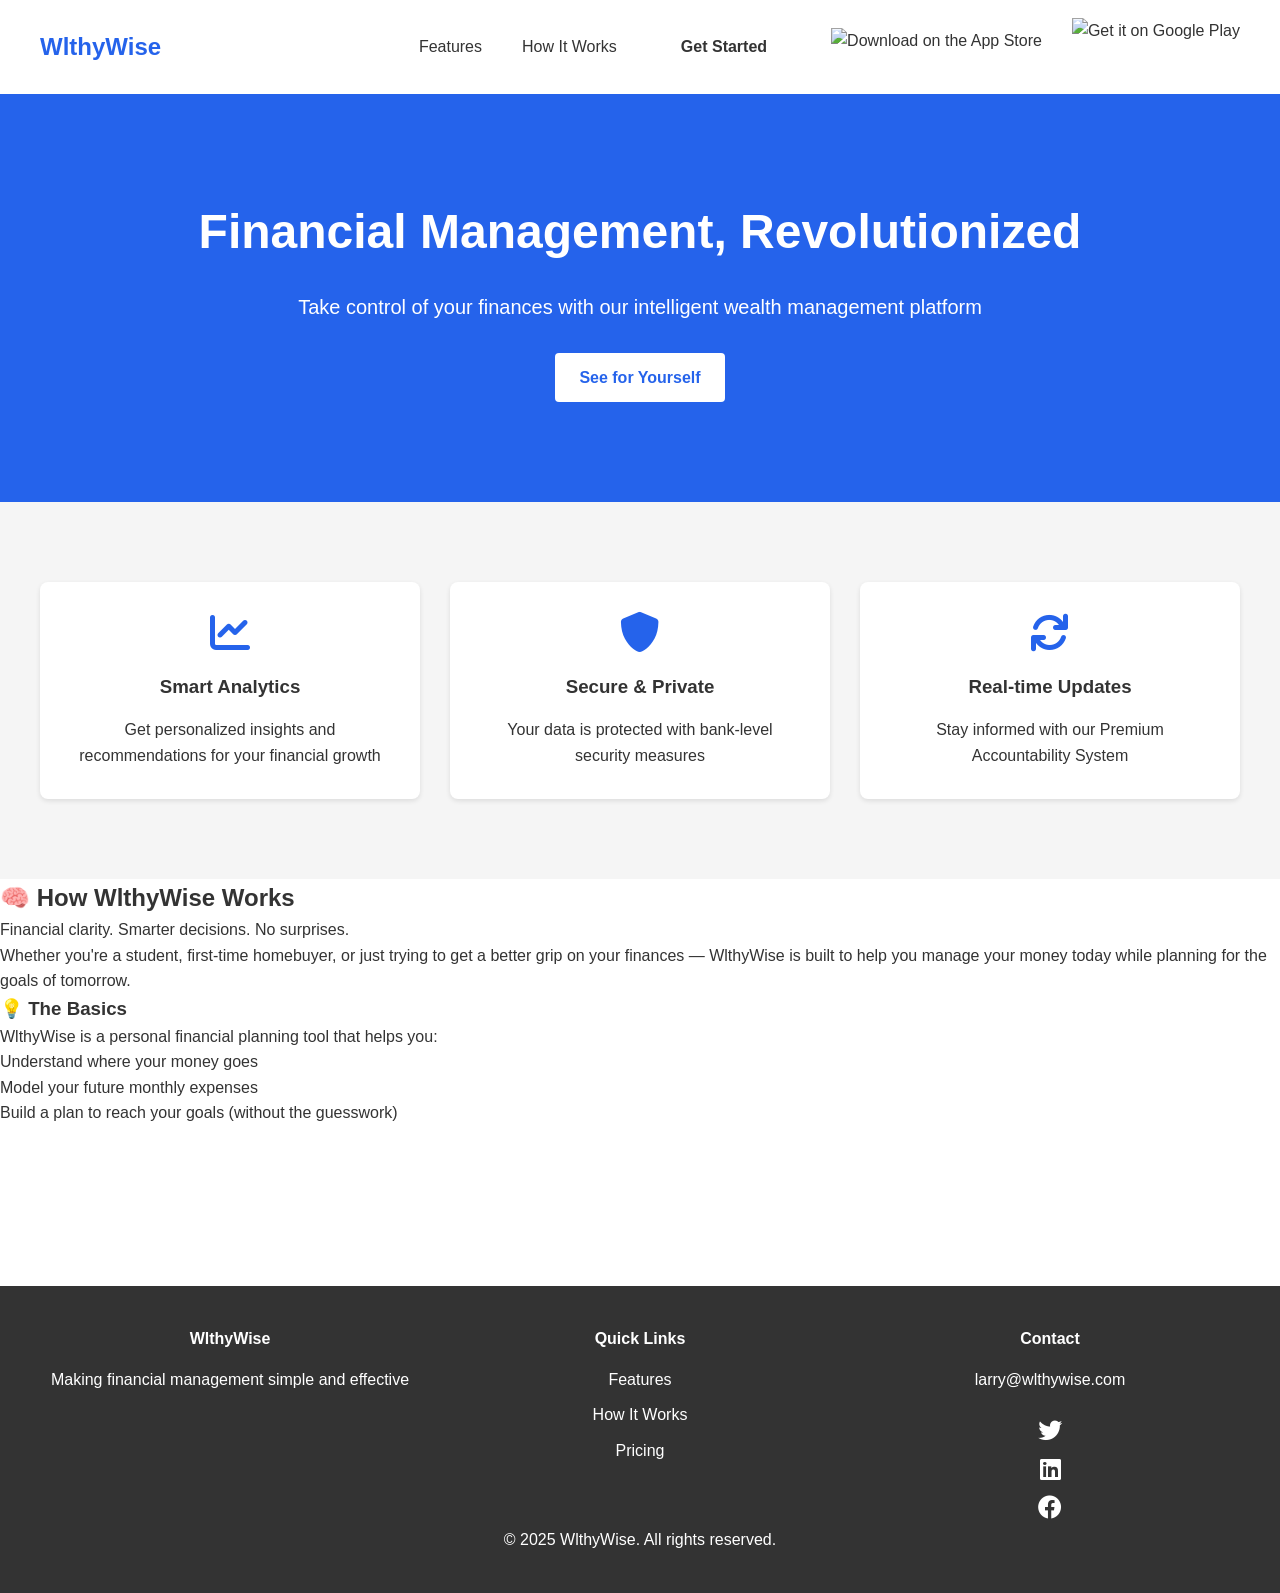
==== index.html @ 87b8e673 "adding responsiveness" ====
<!DOCTYPE html>
<html lang="en">
<head>
    <meta charset="UTF-8">
    <meta name="viewport" content="width=device-width, initial-scale=1.0">
    <title>WlthyWise - Smart Financial Management</title>
    <link rel="stylesheet" href="https://cdnjs.cloudflare.com/ajax/libs/font-awesome/6.0.0/css/all.min.css">
    <link href="https://fonts.googleapis.com/css2?family=Inter:wght@400;500;600;700&display=swap" rel="stylesheet">
    <link href="stye.css" rel="stylesheet" />
    <style>
        .store-badge {
            display: flex;
            align-items: center;
            margin-top: 2px; /* Small adjustment to align with other nav items */
        }
        .store-badge img {
            vertical-align: middle;
        }
        .nav-links {
            display: flex;
            align-items: center;
            gap: 20px;
        }
        .store-badges-container {
            display: flex;
            align-items: center;
            gap: 10px;
        }
        
        /* Responsive styles */
        @media screen and (max-width: 1200px) {
            .nav-links {
                gap: 15px;
            }
            .store-badge img {
                height: 35px !important;
            }
        }
        
        @media screen and (max-width: 992px) {
            .nav-links {
                gap: 10px;
            }
            .store-badge img {
                height: 30px !important;
            }
        }
        
        @media screen and (max-width: 768px) {
            .nav-container {
                flex-direction: column;
                padding: 15px;
            }
            .nav-links {
                flex-wrap: wrap;
                justify-content: center;
                margin-top: 15px;
            }
            .store-badges-container {
                margin-top: 10px;
            }
        }
        
        @media screen and (max-width: 576px) {
            .nav-links a:not(.store-badge) {
                font-size: 14px;
            }
            .store-badge img {
                height: 25px !important;
            }
            .cta-button {
                padding: 8px 15px;
                font-size: 14px;
            }
        }
    </style>
</head>
<body>
    <nav class="navbar">
        <div class="nav-container">
            <div class="logo">
                <h2>WlthyWise</h2>
            </div>
            <div class="nav-links">
                <a href="#features">Features</a>
                <a href="#how-it-works">How It Works</a>
                <a href="#contact" class="cta-button">Get Started</a>
                <div class="store-badges-container">
                    <a href="https://apps.apple.com/us/app/wlthywise/id6502352605" class="store-badge">
                        <img src="https://tools.applemediaservices.com/api/badges/download-on-the-app-store/black/en-us" alt="Download on the App Store" style="height: 40px;">
                    </a>
                    <a href="https://play.google.com/store/apps/details?id=com.wlthywise&pli=1" class="store-badge">
                        <img src="https://play.google.com/intl/en_us/badges/static/images/badges/en_badge_web_generic.png" alt="Get it on Google Play" style="height: 60px;">
                    </a>
                </div>
            </div>
        </div>
    </nav>

    <section class="hero">
        <div class="hero-content">
            <h1>Financial Management, Revolutionized</h1>
            <p>Take control of your finances with our intelligent wealth management platform</p>
            <a href="#contact" class="cta-button">See for Yourself</a>
        </div>
    </section>

    <section class="features" id="features">
        <div class="feature-grid">
            <div class="feature-card">
                <i class="fas fa-chart-line"></i>
                <h3>Smart Analytics</h3>
                <p>Get personalized insights and recommendations for your financial growth</p>
            </div>
            <div class="feature-card">
                <i class="fas fa-shield-alt"></i>
                <h3>Secure & Private</h3>
                <p>Your data is protected with bank-level security measures</p>
            </div>
            <div class="feature-card">
                <i class="fas fa-sync"></i>
                <h3>Real-time Updates</h3>
                <p>Stay informed with our Premium Accountability System</p>
            </div>
        </div>
    </section>

    <section class="how-it-works" id="how-it-works">
        <div class="how-it-works-container">
            <h2>🧠 How WlthyWise Works</h2>
            <p class="subtitle">Financial clarity. Smarter decisions. No surprises.</p>
            
            <div class="description">
                <p>Whether you're a student, first-time homebuyer, or just trying to get a better grip on your finances — WlthyWise is built to help you manage your money today while planning for the goals of tomorrow.</p>
            </div>

            <div class="basics">
                <h3>💡 The Basics</h3>
                <p>WlthyWise is a personal financial planning tool that helps you:</p>
                <ul>
                    <li>Understand where your money goes</li>
                    <li>Model your future monthly expenses</li>
                    <li>Build a plan to reach your goals (without the guesswork)</li>
                </ul>
            </div>
        </div>
    </section>

    <section class="contact" id="contact">
        <div class="contact-container">
            <div class="contact-form">
                <div data-tf-live="01HRE221SP8FNAW52DBG9JWN16"></div>
            </div>
        </div>
    </section>

    <footer class="footer">
        <div class="footer-content">
            <div class="footer-section">
                <h4>WlthyWise</h4>
                <p>Making financial management simple and effective</p>
            </div>
            <div class="footer-section">
                <h4>Quick Links</h4>
                <a href="#features">Features</a>
                <a href="#how-it-works">How It Works</a>
                <a href="#pricing">Pricing</a>
            </div>
            <div class="footer-section">
                <h4>Contact</h4>
                <p>larry@wlthywise.com</p>
                <div class="social-links">
                    <a href="#"><i class="fab fa-twitter"></i></a>
                    <a href="#"><i class="fab fa-linkedin"></i></a>
                    <a href="#"><i class="fab fa-facebook"></i></a>
                </div>
            </div>
        </div>
        <div class="footer-bottom">
            <p>&copy; 2025 WlthyWise. All rights reserved.</p>
        </div>
    </footer>

    <script src="//embed.typeform.com/next/embed.js"></script>
</body>
</html>
---- stye.css ----
/* Basic Reset */
* {
    margin: 0;
    padding: 0;
    box-sizing: border-box;
}

body {
    font-family: Arial, sans-serif;
    line-height: 1.6;
    color: #333;
}

/* Navigation */
.navbar {
    background: #fff;
    padding: 1rem;
    box-shadow: 0 2px 5px rgba(0,0,0,0.1);
}

.nav-container {
    max-width: 1200px;
    margin: 0 auto;
    display: flex;
    justify-content: space-between;
    align-items: center;
}

.logo h2 {
    color: #2563eb;
    font-size: 24px;
}

.nav-links a {
    text-decoration: none;
    color: #333;
    margin-left: 20px;
}

/* Hero Section */
.hero {
    background: #2563eb;
    color: white;
    text-align: center;
    padding: 100px 20px;
}

.hero h1 {
    font-size: 48px;
    margin-bottom: 20px;
}

.hero p {
    font-size: 20px;
    margin-bottom: 30px;
}

/* Features Section */
.features {
    padding: 80px 20px;
    background: #f5f5f5;
}

.feature-grid {
    max-width: 1200px;
    margin: 0 auto;
    display: grid;
    grid-template-columns: repeat(3, 1fr);
    gap: 30px;
}

.feature-card {
    background: white;
    padding: 30px;
    text-align: center;
    border-radius: 8px;
    box-shadow: 0 2px 5px rgba(0,0,0,0.1);
}

.feature-card i {
    font-size: 40px;
    color: #2563eb;
    margin-bottom: 20px;
}

.feature-card h3 {
    margin-bottom: 15px;
}

/* Contact Section */
.contact {
    padding: 80px 20px;
    text-align: center;
}

.contact-container {
    max-width: 1200px;
    margin: 0 auto;
}

/* Footer */
.footer {
    background: #333;
    color: white;
    padding: 40px 20px;
    text-align: center;
}

.footer-content {
    max-width: 1200px;
    margin: 0 auto;
    display: grid;
    grid-template-columns: repeat(3, 1fr);
    gap: 30px;
}

.footer-section h4 {
    margin-bottom: 15px;
}

.footer-section a {
    color: white;
    text-decoration: none;
    display: block;
    margin-bottom: 10px;
}

.social-links {
    margin-top: 20px;
}

.social-links a {
    margin: 0 10px;
    font-size: 24px;
}

/* Buttons */
.cta-button {
    display: inline-block;
    padding: 12px 24px;
    background: white;
    color: #2563eb;
    text-decoration: none;
    border-radius: 4px;
    font-weight: bold;
}

/* Responsive Design */
@media (max-width: 768px) {
    .feature-grid {
        grid-template-columns: 1fr;
    }
    
    .footer-content {
        grid-template-columns: 1fr;
    }
    
    .hero h1 {
        font-size: 36px;
    }
}

.main {
    width: 100%;
    height: 100vh;
    display: flex;
    flex-direction: row;
}

.right-side {
    background-color: rgba(71, 107, 216, 0.7);
    width: 35%;
    display: flex;
    justify-content: center;
    align-items: center;
}

.left-side {
    width: 65%;
}

.right-side h1 {
    color: white;
    font-size: 3rem;
}
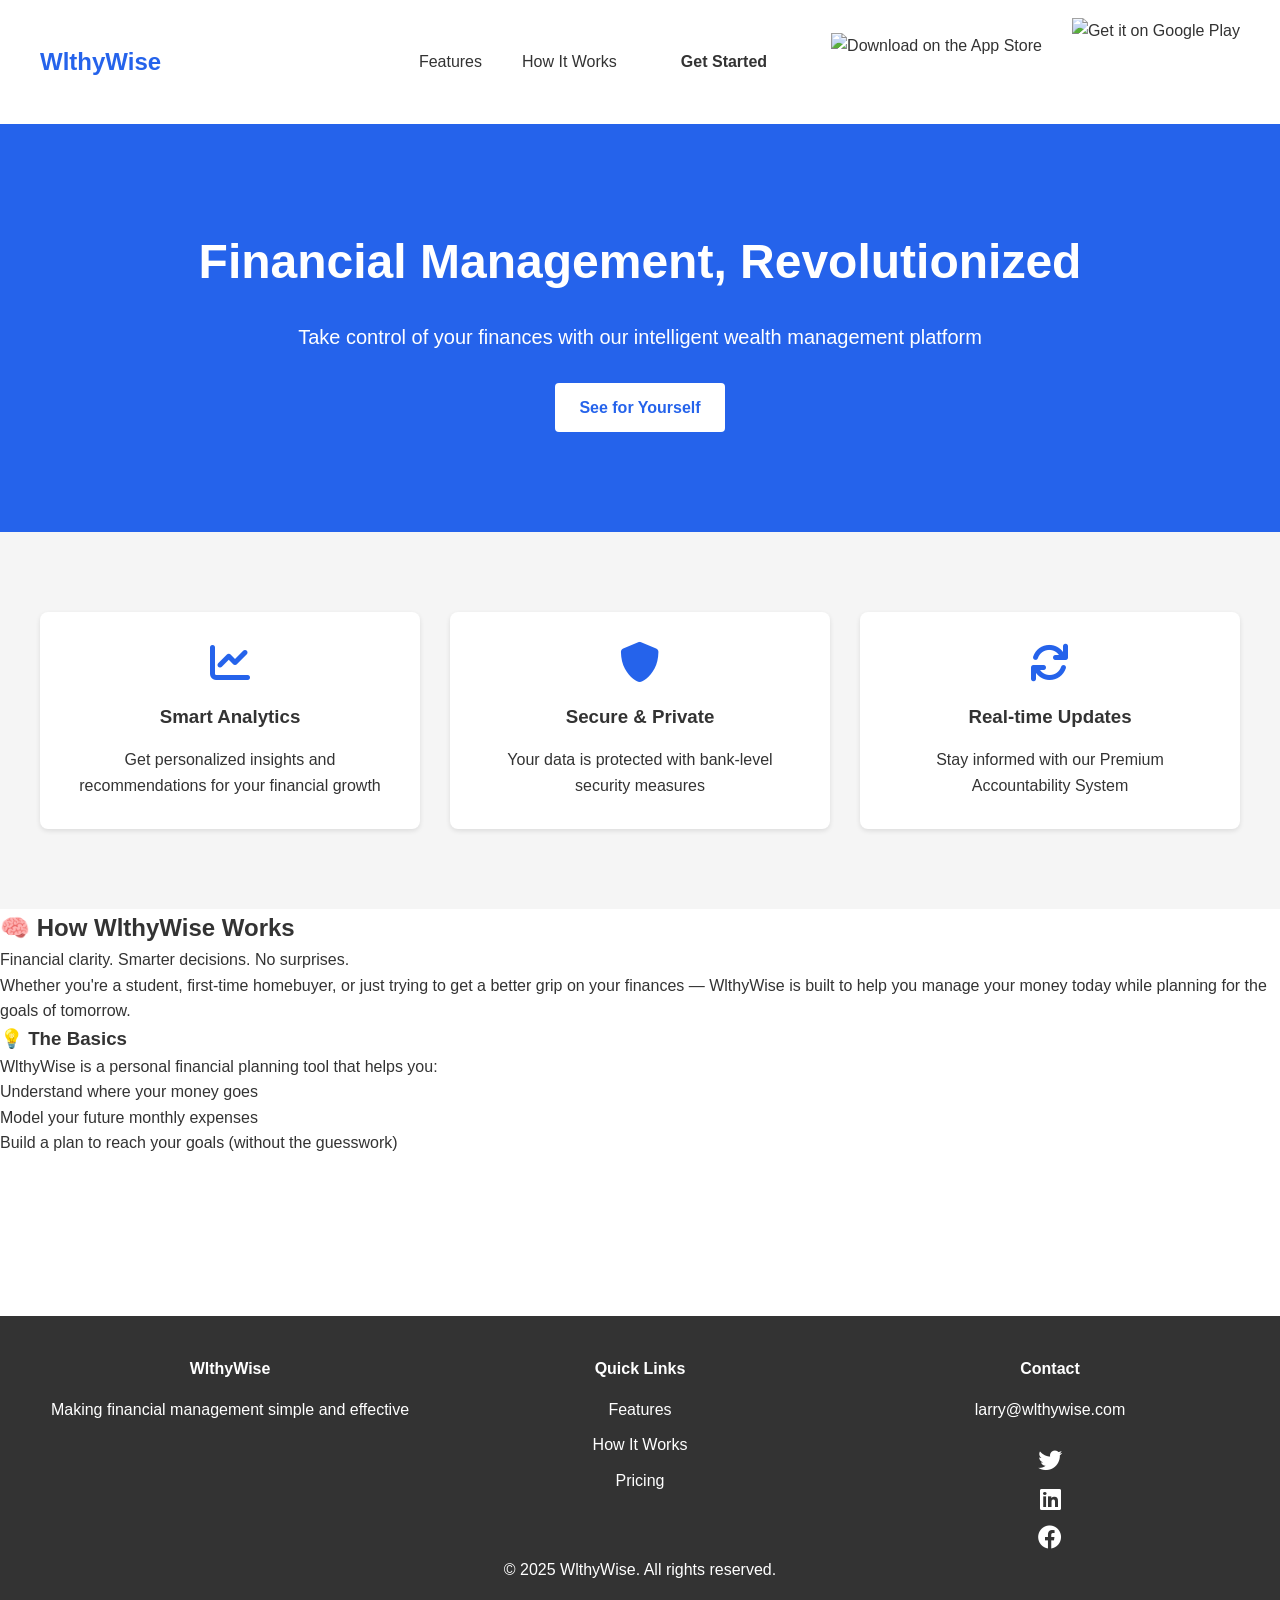
==== commit ad264acb: "adding responsiveness to badges" ====
--- a/index.html
+++ b/index.html
@@ -2,7 +2,7 @@
 <html lang="en">
 <head>
     <meta charset="UTF-8">
-    <meta name="viewport" content="width=device-width, initial-scale=1.0">
+    <meta name="viewport" content="width=device-width, initial-scale=1.0, maximum-scale=1.0, user-scalable=no">
     <title>WlthyWise - Smart Financial Management</title>
     <link rel="stylesheet" href="https://cdnjs.cloudflare.com/ajax/libs/font-awesome/6.0.0/css/all.min.css">
     <link href="https://fonts.googleapis.com/css2?family=Inter:wght@400;500;600;700&display=swap" rel="stylesheet">
@@ -11,10 +11,13 @@
         .store-badge {
             display: flex;
             align-items: center;
-            margin-top: 2px; /* Small adjustment to align with other nav items */
+            margin-top: 2px;
         }
         .store-badge img {
             vertical-align: middle;
+            max-width: none;
+            width: auto;
+            height: auto;
         }
         .nav-links {
             display: flex;
@@ -27,13 +30,24 @@
             gap: 10px;
         }
         
+        /* Base sizes for store badges */
+        .store-badge img[alt="Download on the App Store"] {
+            height: 60px !important;
+        }
+        .store-badge img[alt="Get it on Google Play"] {
+            height: 90px !important;
+        }
+        
         /* Responsive styles */
         @media screen and (max-width: 1200px) {
             .nav-links {
                 gap: 15px;
             }
-            .store-badge img {
-                height: 35px !important;
+            .store-badge img[alt="Download on the App Store"] {
+                height: 50px !important;
+            }
+            .store-badge img[alt="Get it on Google Play"] {
+                height: 75px !important;
             }
         }
         
@@ -41,8 +55,11 @@
             .nav-links {
                 gap: 10px;
             }
-            .store-badge img {
-                height: 30px !important;
+            .store-badge img[alt="Download on the App Store"] {
+                height: 45px !important;
+            }
+            .store-badge img[alt="Get it on Google Play"] {
+                height: 67px !important;
             }
         }
         
@@ -59,14 +76,23 @@
             .store-badges-container {
                 margin-top: 10px;
             }
+            .store-badge img[alt="Download on the App Store"] {
+                height: 40px !important;
+            }
+            .store-badge img[alt="Get it on Google Play"] {
+                height: 60px !important;
+            }
         }
         
         @media screen and (max-width: 576px) {
             .nav-links a:not(.store-badge) {
                 font-size: 14px;
             }
-            .store-badge img {
-                height: 25px !important;
+            .store-badge img[alt="Download on the App Store"] {
+                height: 35px !important;
+            }
+            .store-badge img[alt="Get it on Google Play"] {
+                height: 52px !important;
             }
             .cta-button {
                 padding: 8px 15px;
@@ -87,10 +113,10 @@
                 <a href="#contact" class="cta-button">Get Started</a>
                 <div class="store-badges-container">
                     <a href="https://apps.apple.com/us/app/wlthywise/id6502352605" class="store-badge">
-                        <img src="https://tools.applemediaservices.com/api/badges/download-on-the-app-store/black/en-us" alt="Download on the App Store" style="height: 40px;">
+                        <img src="https://tools.applemediaservices.com/api/badges/download-on-the-app-store/black/en-us" alt="Download on the App Store">
                     </a>
                     <a href="https://play.google.com/store/apps/details?id=com.wlthywise&pli=1" class="store-badge">
-                        <img src="https://play.google.com/intl/en_us/badges/static/images/badges/en_badge_web_generic.png" alt="Get it on Google Play" style="height: 60px;">
+                        <img src="https://play.google.com/intl/en_us/badges/static/images/badges/en_badge_web_generic.png" alt="Get it on Google Play">
                     </a>
                 </div>
             </div>
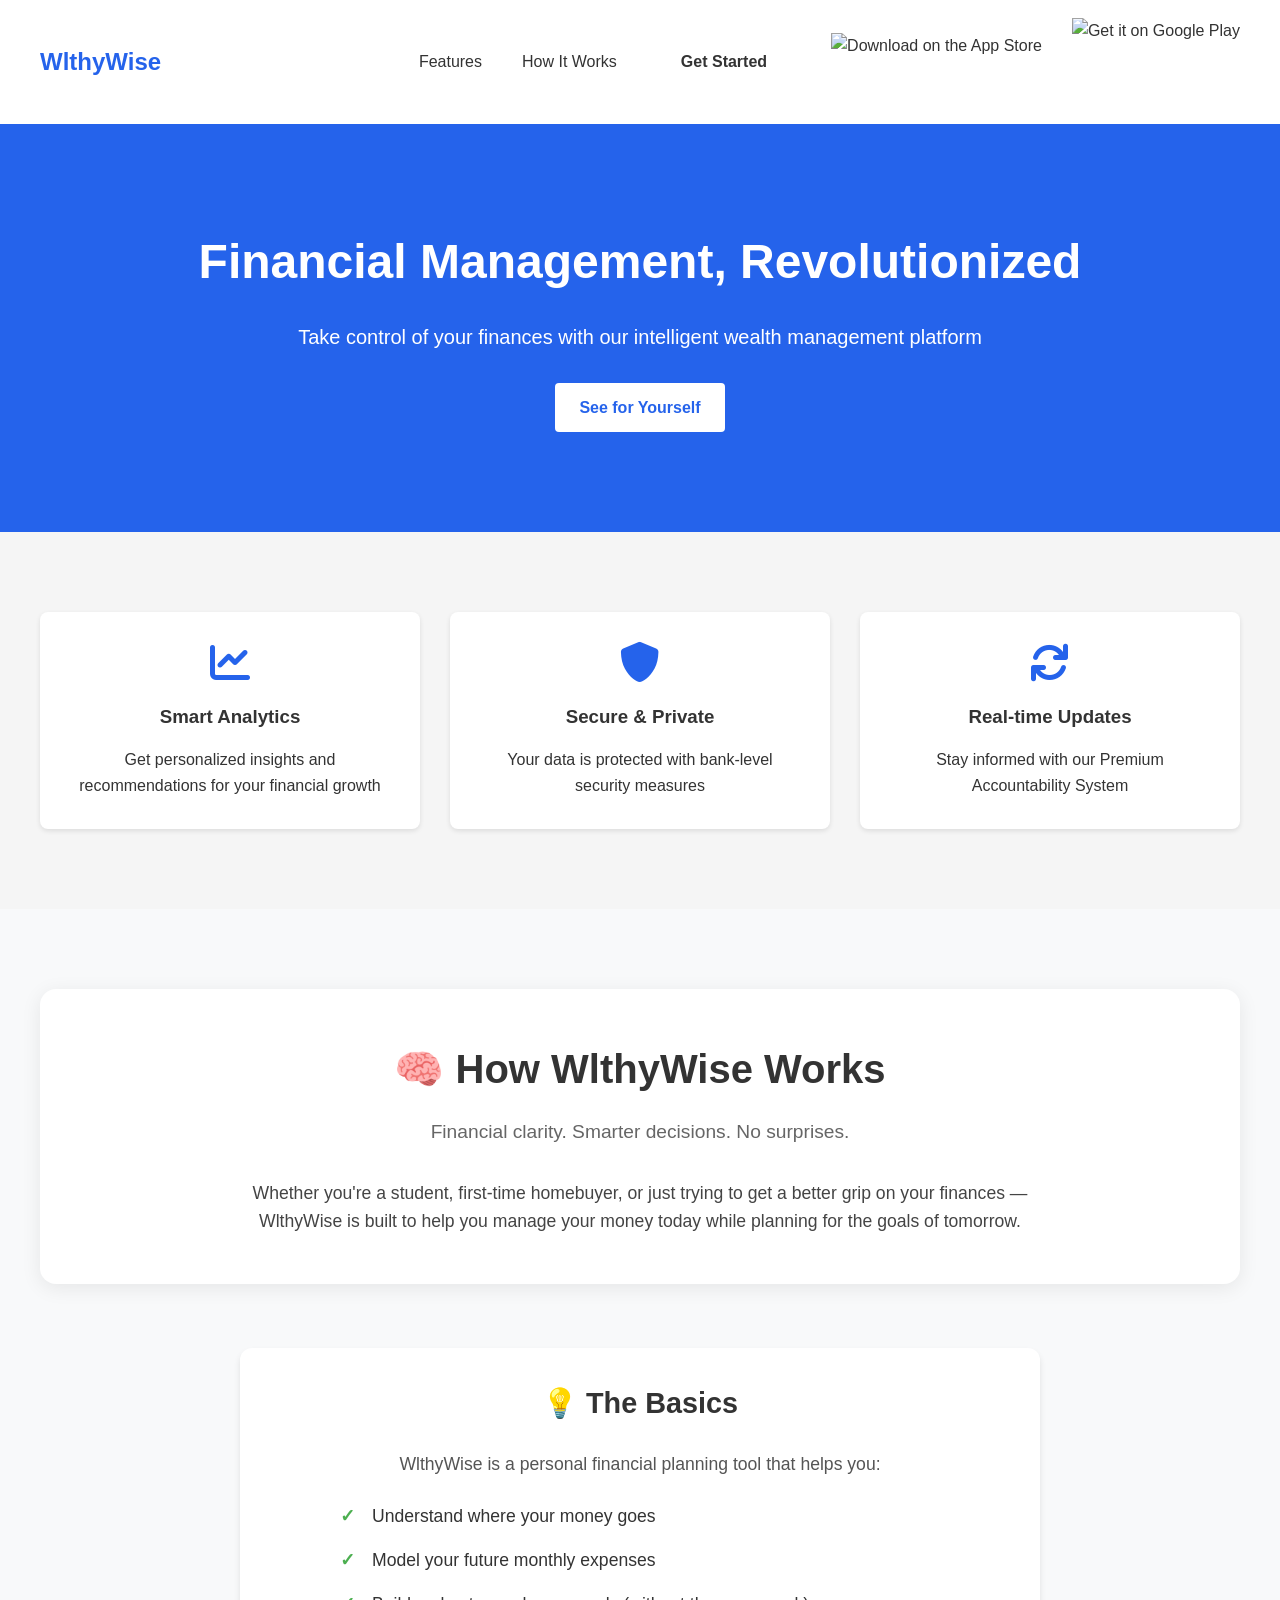
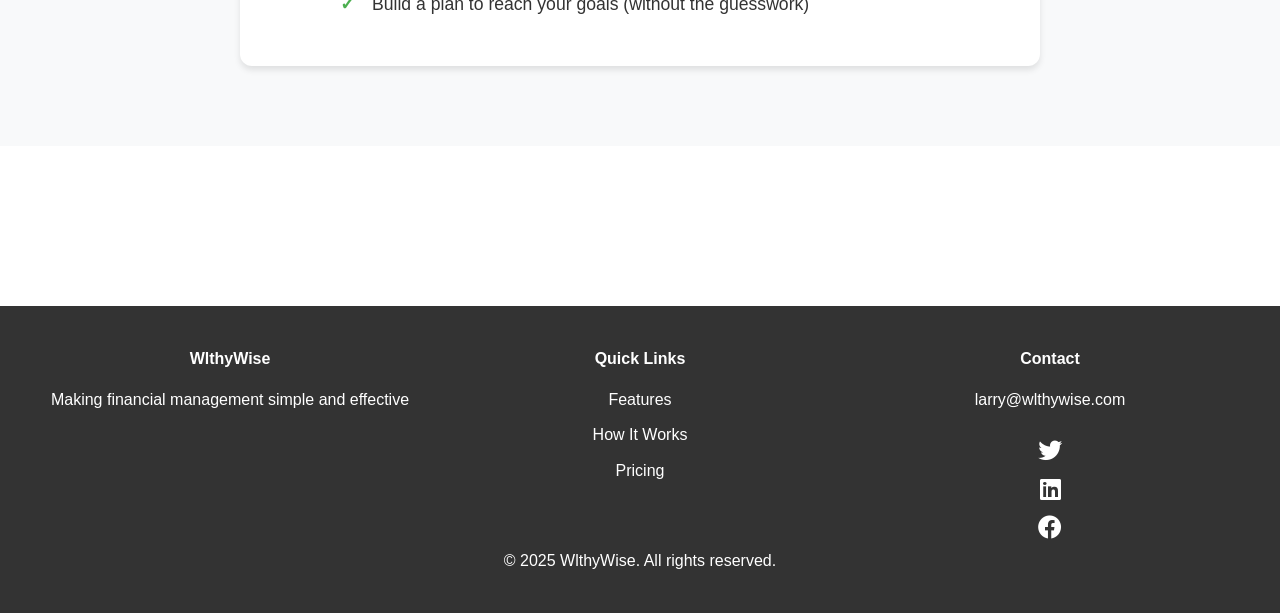
==== commit 9099b8cb: "fixing how it works animation" ====
--- a/index.html
+++ b/index.html
@@ -99,6 +99,181 @@
                 font-size: 14px;
             }
         }
+        
+        /* How It Works Section Styles */
+        .how-it-works {
+            padding: 80px 20px;
+            background: #f8f9fa;
+            text-align: center;
+        }
+        
+        .how-it-works-container {
+            max-width: 1200px;
+            margin: 0 auto;
+        }
+        
+        .intro-box {
+            background: white;
+            padding: 3rem;
+            border-radius: 16px;
+            box-shadow: 0 4px 20px rgba(0, 0, 0, 0.08);
+            margin-bottom: 4rem;
+            animation: slideUp 1.2s ease-out;
+        }
+        
+        .how-it-works h2 {
+            font-size: 2.5rem;
+            margin-bottom: 1rem;
+            animation: popIn 1s ease-out;
+        }
+        
+        .how-it-works .subtitle {
+            font-size: 1.2rem;
+            color: #666;
+            margin-bottom: 2rem;
+            animation: fadeIn 1.2s ease-out;
+            animation-delay: 0.3s;
+        }
+        
+        .description {
+            max-width: 800px;
+            margin: 0 auto;
+            animation: fadeIn 1.4s ease-out;
+            animation-delay: 0.6s;
+        }
+        
+        .description p {
+            font-size: 1.1rem;
+            line-height: 1.6;
+            color: #444;
+        }
+        
+        .basics {
+            background: white;
+            padding: 2rem;
+            border-radius: 12px;
+            box-shadow: 0 4px 6px rgba(0, 0, 0, 0.1);
+            max-width: 800px;
+            margin: 0 auto;
+            animation: slideUp 1.4s ease-out;
+            animation-delay: 0.8s;
+        }
+        
+        .basics h3 {
+            font-size: 1.8rem;
+            margin-bottom: 1.5rem;
+            color: #333;
+        }
+        
+        .basics p {
+            font-size: 1.1rem;
+            margin-bottom: 1.5rem;
+            color: #555;
+        }
+        
+        .basics ul {
+            list-style: none;
+            padding: 0;
+            text-align: left;
+            max-width: 600px;
+            margin: 0 auto;
+        }
+        
+        .basics li {
+            font-size: 1.1rem;
+            margin-bottom: 1rem;
+            padding-left: 2rem;
+            position: relative;
+            animation: slideIn 0.8s ease-out;
+            animation-fill-mode: both;
+        }
+        
+        .basics li:nth-child(1) { animation-delay: 1s; }
+        .basics li:nth-child(2) { animation-delay: 1.2s; }
+        .basics li:nth-child(3) { animation-delay: 1.4s; }
+        
+        .basics li:before {
+            content: "✓";
+            color: #4CAF50;
+            position: absolute;
+            left: 0;
+            font-weight: bold;
+        }
+        
+        /* Animations */
+        @keyframes popIn {
+            0% {
+                transform: scale(0.8);
+                opacity: 0;
+            }
+            100% {
+                transform: scale(1);
+                opacity: 1;
+            }
+        }
+        
+        @keyframes fadeIn {
+            from {
+                opacity: 0;
+            }
+            to {
+                opacity: 1;
+            }
+        }
+        
+        @keyframes slideUp {
+            from {
+                transform: translateY(20px);
+                opacity: 0;
+            }
+            to {
+                transform: translateY(0);
+                opacity: 1;
+            }
+        }
+        
+        @keyframes slideIn {
+            from {
+                transform: translateX(-20px);
+                opacity: 0;
+            }
+            to {
+                transform: translateX(0);
+                opacity: 1;
+            }
+        }
+        
+        /* Responsive adjustments */
+        @media screen and (max-width: 768px) {
+            .how-it-works {
+                padding: 60px 20px;
+            }
+            
+            .intro-box {
+                padding: 2rem;
+                margin-bottom: 3rem;
+            }
+            
+            .how-it-works h2 {
+                font-size: 2rem;
+            }
+        }
+        
+        @media screen and (max-width: 576px) {
+            .intro-box {
+                padding: 1.5rem;
+            }
+            
+            .how-it-works h2 {
+                font-size: 1.8rem;
+            }
+            
+            .description p,
+            .basics p,
+            .basics li {
+                font-size: 1rem;
+            }
+        }
     </style>
 </head>
 <body>
@@ -153,11 +328,13 @@
 
     <section class="how-it-works" id="how-it-works">
         <div class="how-it-works-container">
-            <h2>🧠 How WlthyWise Works</h2>
-            <p class="subtitle">Financial clarity. Smarter decisions. No surprises.</p>
-            
-            <div class="description">
-                <p>Whether you're a student, first-time homebuyer, or just trying to get a better grip on your finances — WlthyWise is built to help you manage your money today while planning for the goals of tomorrow.</p>
+            <div class="intro-box">
+                <h2>🧠 How WlthyWise Works</h2>
+                <p class="subtitle">Financial clarity. Smarter decisions. No surprises.</p>
+                
+                <div class="description">
+                    <p>Whether you're a student, first-time homebuyer, or just trying to get a better grip on your finances — WlthyWise is built to help you manage your money today while planning for the goals of tomorrow.</p>
+                </div>
             </div>
 
             <div class="basics">
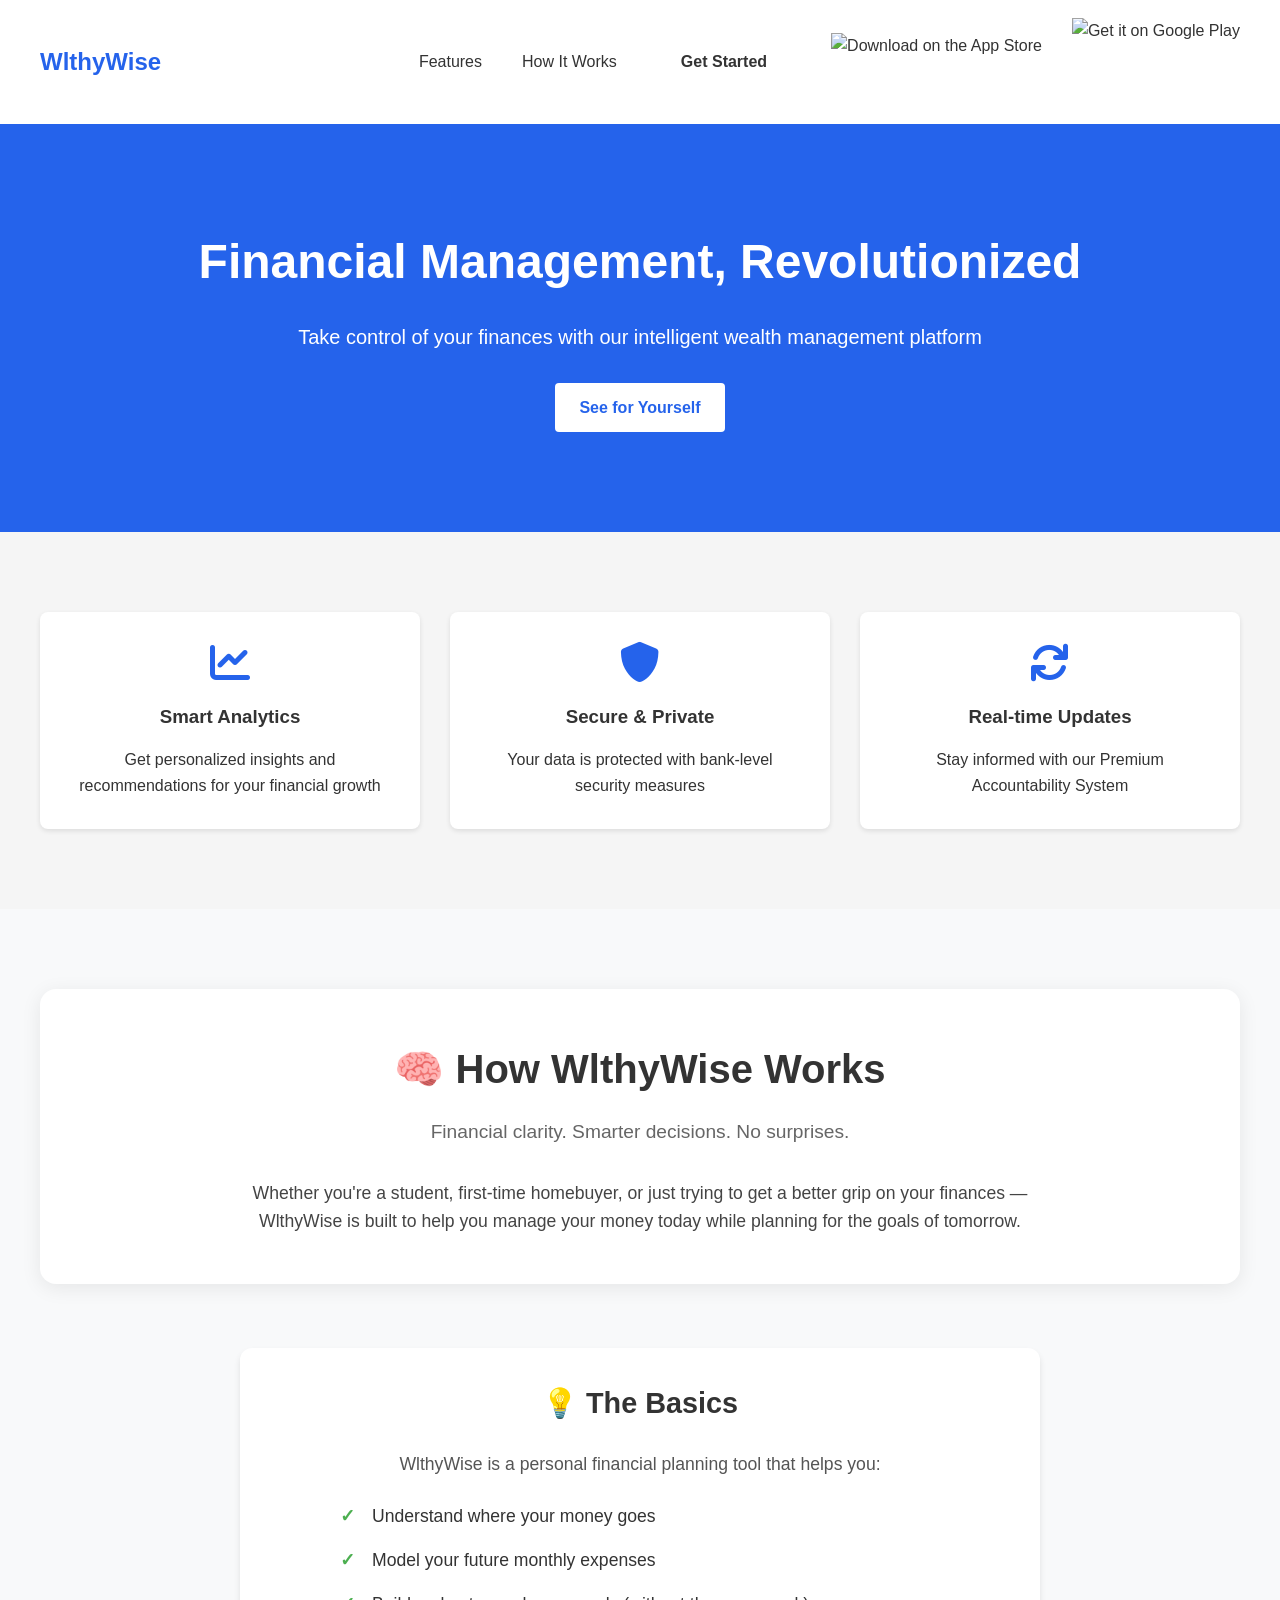
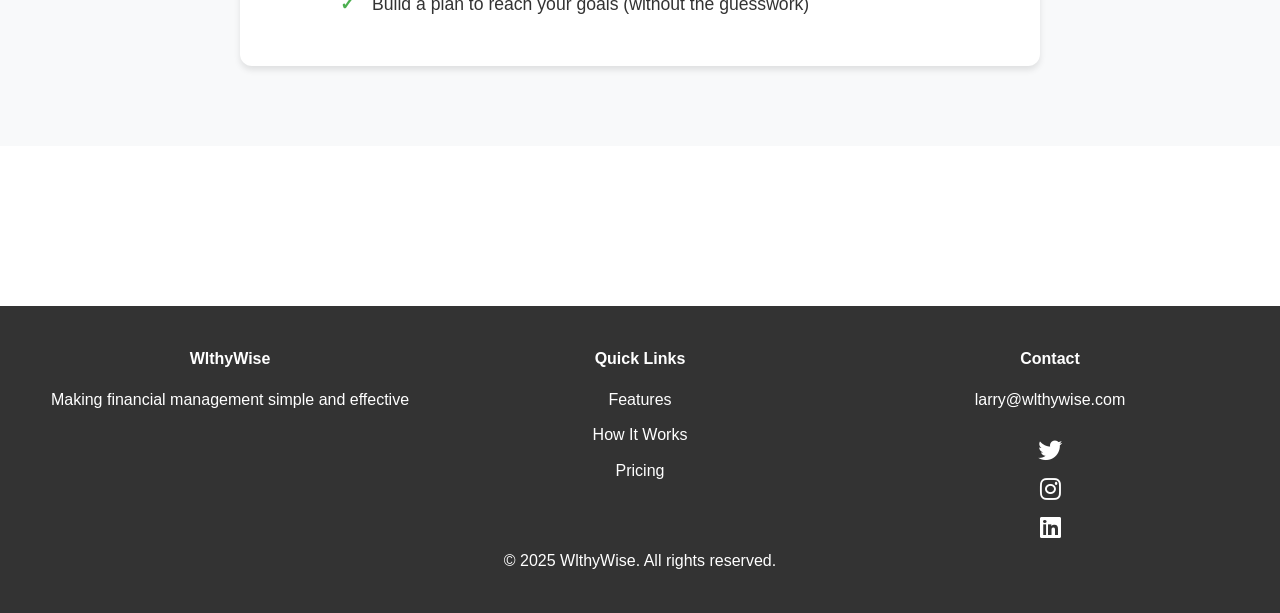
==== commit d9591598: "URLs for IG, X, and LinkedIn2" ====
--- a/index.html
+++ b/index.html
@@ -373,9 +373,9 @@
                 <h4>Contact</h4>
                 <p>larry@wlthywise.com</p>
                 <div class="social-links">
-                    <a href="#"><i class="fab fa-twitter"></i></a>
-                    <a href="#"><i class="fab fa-linkedin"></i></a>
-                    <a href="#"><i class="fab fa-facebook"></i></a>
+                    <a href="https://x.com/WlthyWise/"><i class="fab fa-twitter"></i></a>
+                    <a href="https://www.instagram.com/wlthywise/"><i class="fab fa-instagram"></i></a>
+                    <a href="https://www.linkedin.com/in/larry-combs-tech-finance/"><i class="fab fa-linkedin"></i></a>
                 </div>
             </div>
         </div>
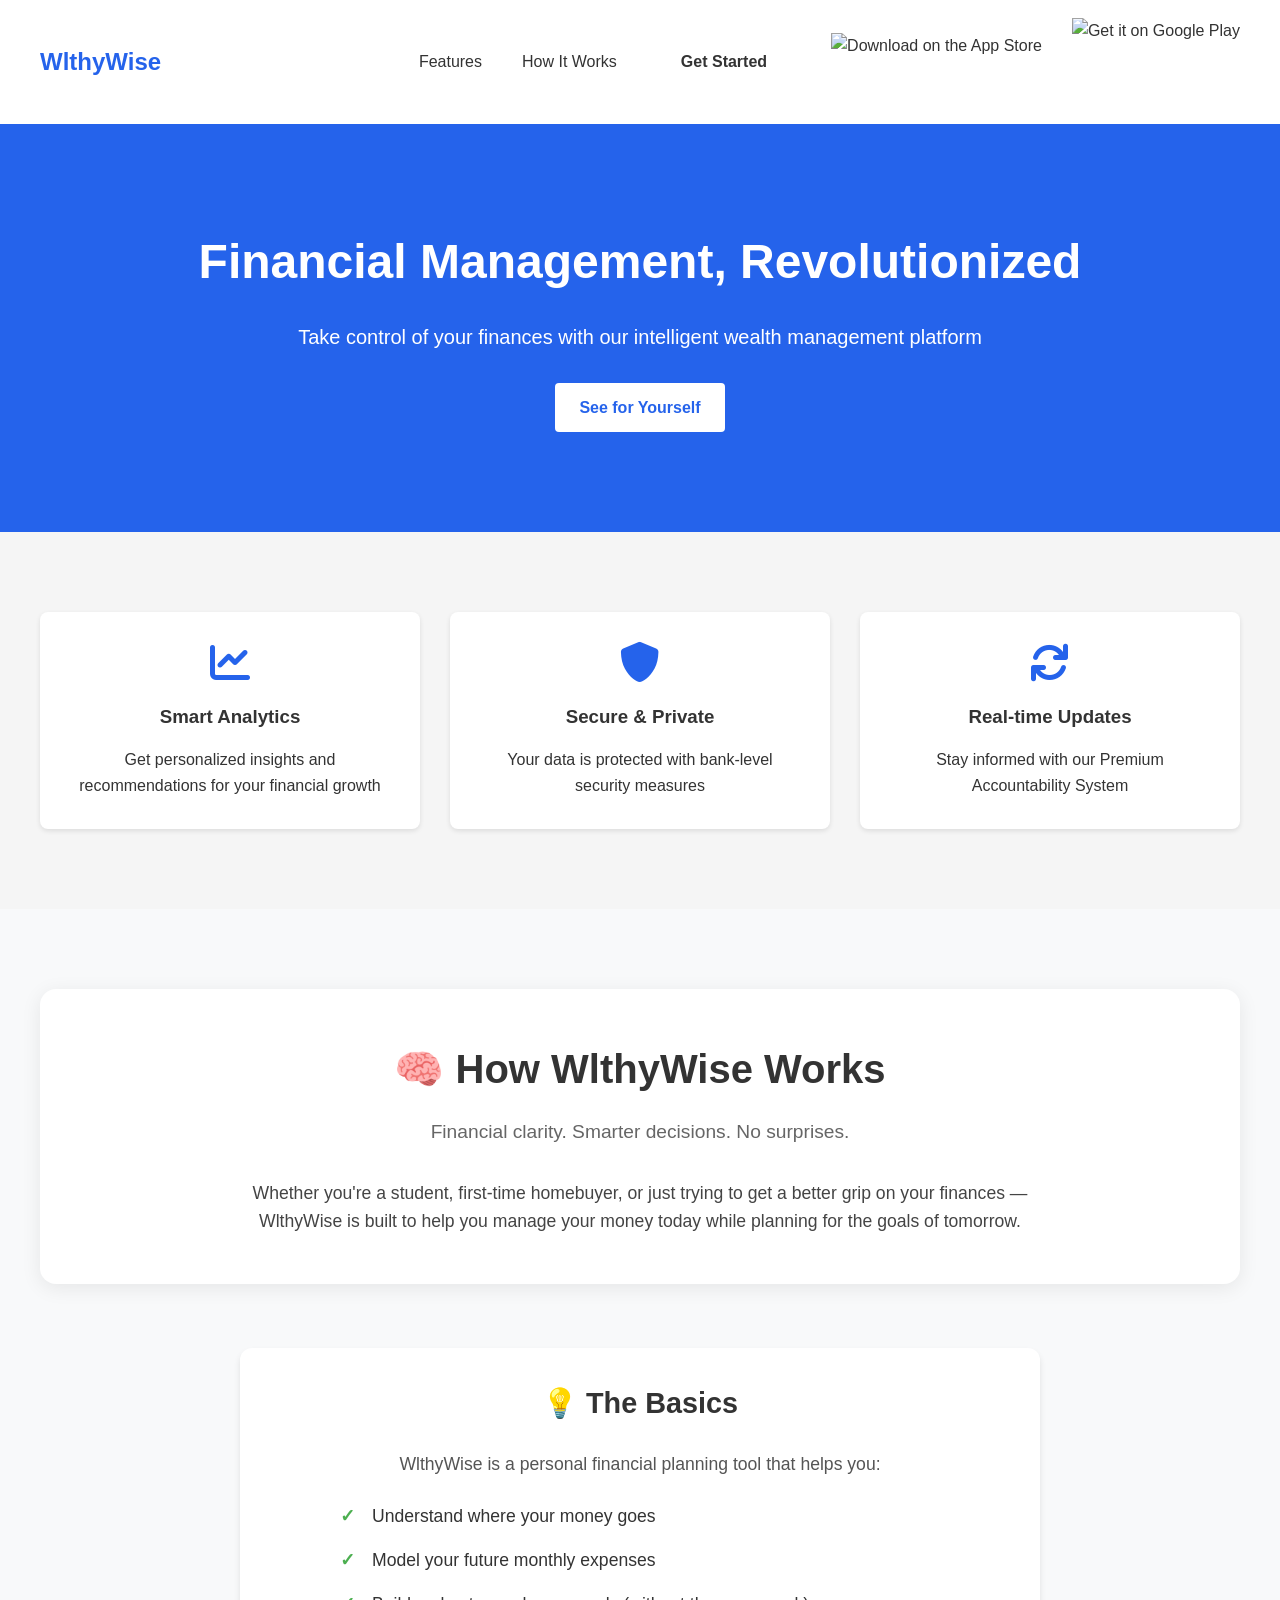
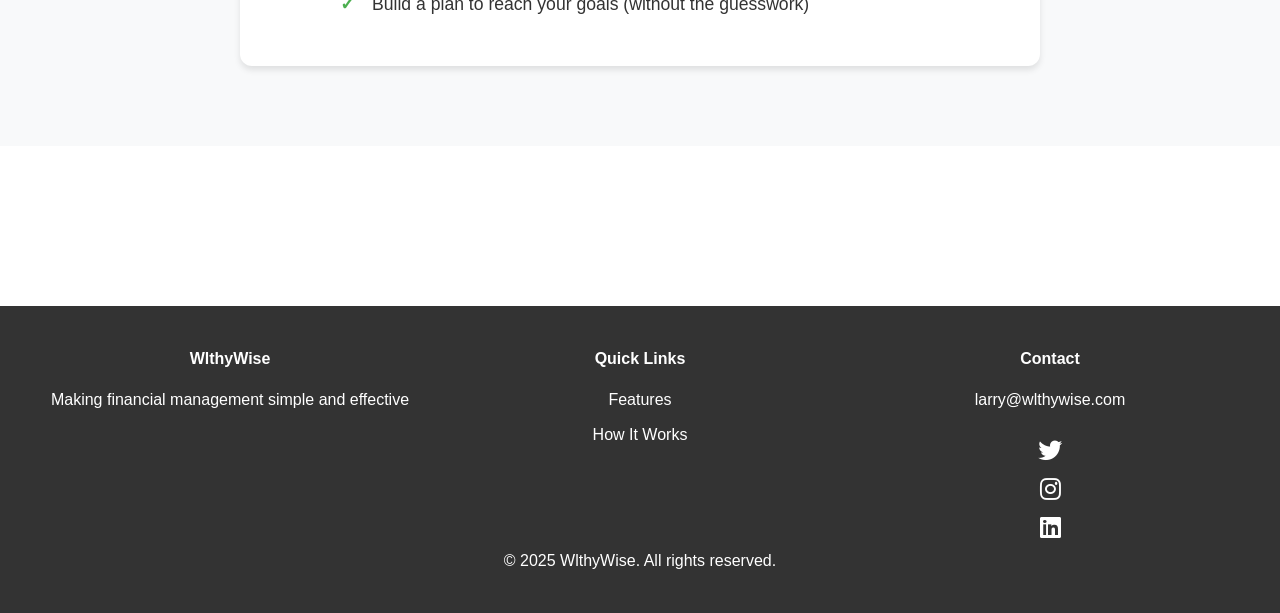
==== commit 0bc59b74: "remove pricing link" ====
--- a/index.html
+++ b/index.html
@@ -367,7 +367,6 @@
                 <h4>Quick Links</h4>
                 <a href="#features">Features</a>
                 <a href="#how-it-works">How It Works</a>
-                <a href="#pricing">Pricing</a>
             </div>
             <div class="footer-section">
                 <h4>Contact</h4>
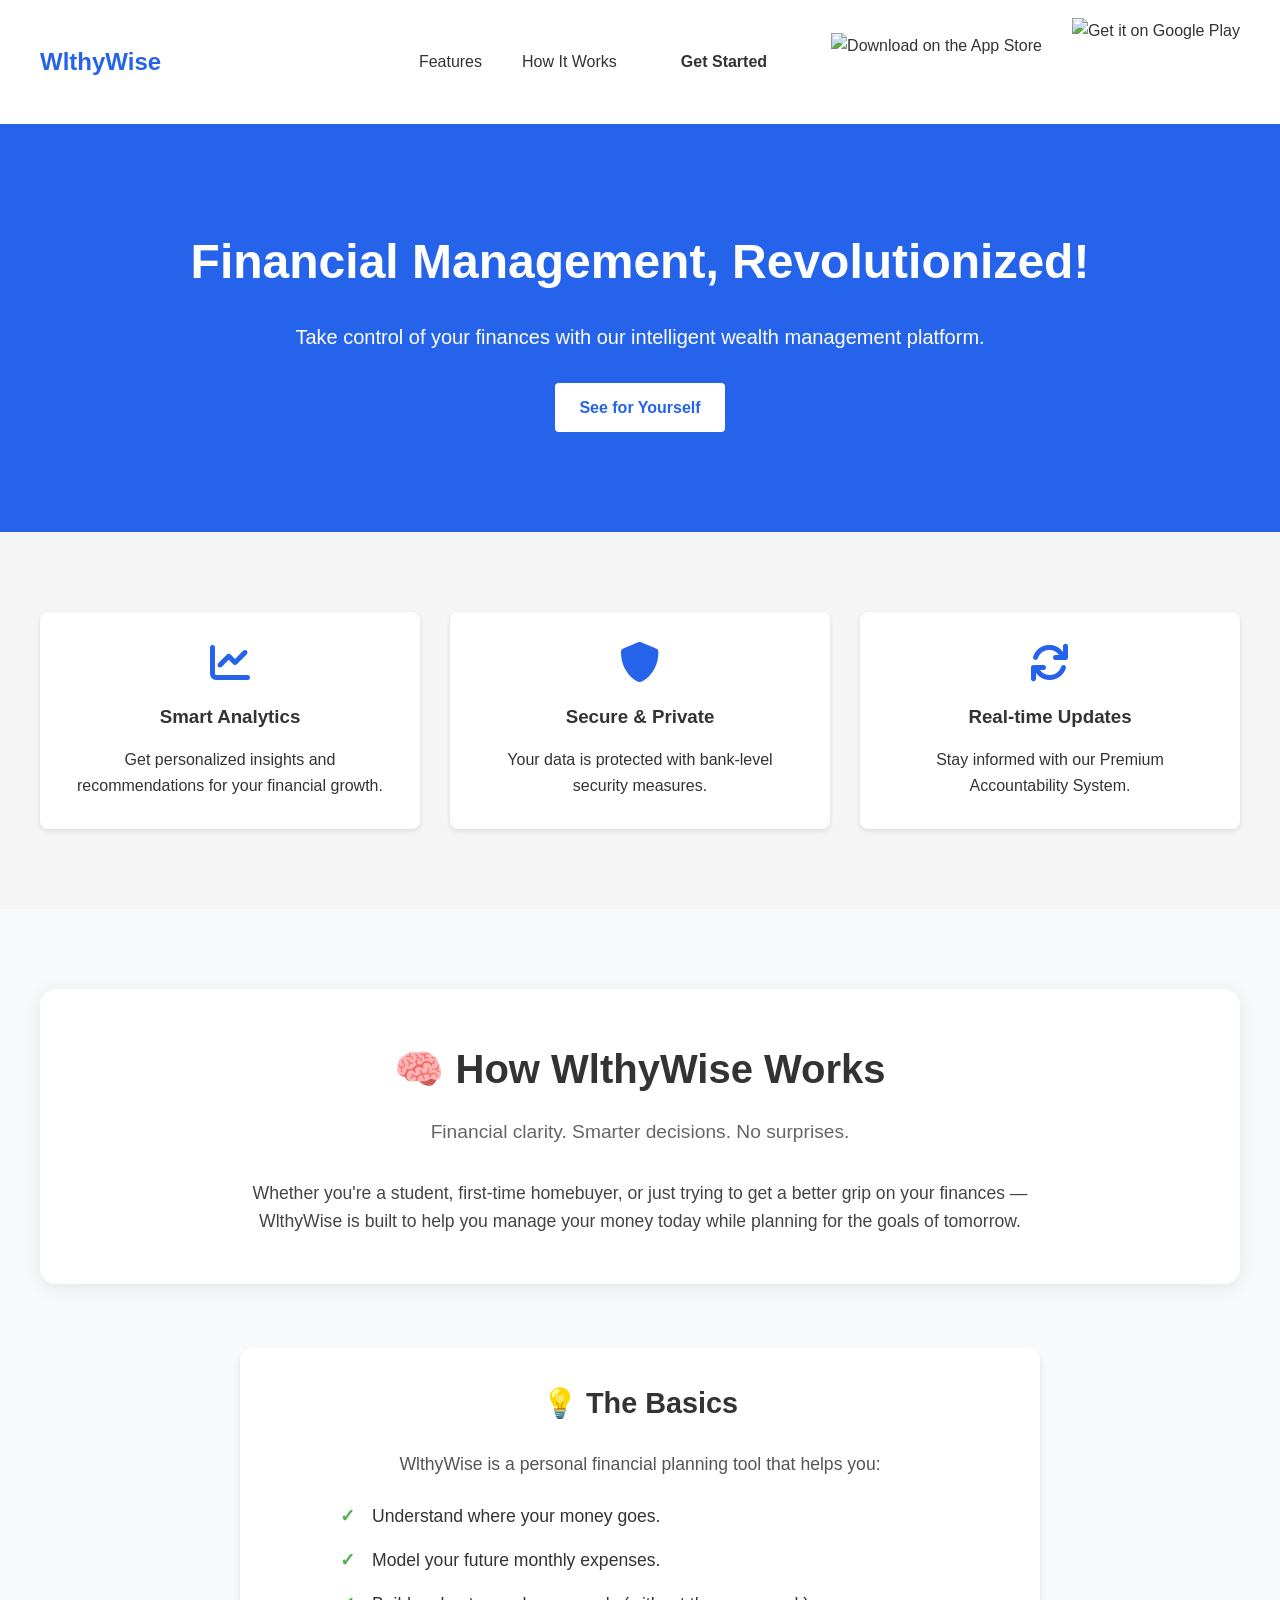
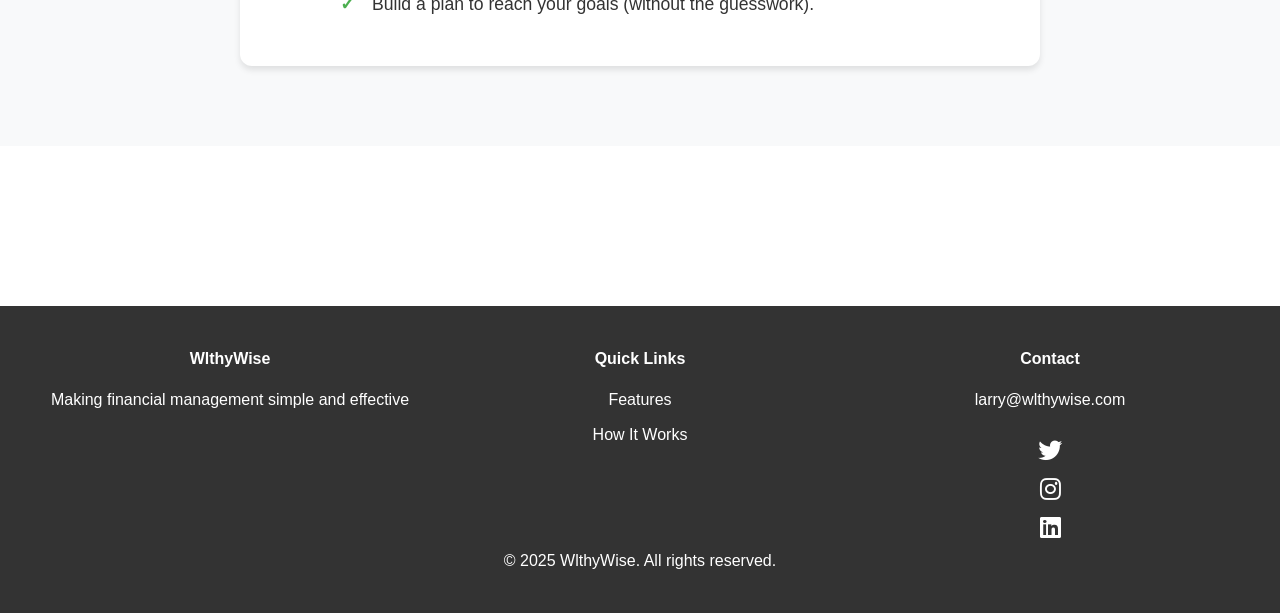
==== commit 55f1f6b5: "some spelling corrections" ====
--- a/index.html
+++ b/index.html
@@ -300,8 +300,8 @@
 
     <section class="hero">
         <div class="hero-content">
-            <h1>Financial Management, Revolutionized</h1>
-            <p>Take control of your finances with our intelligent wealth management platform</p>
+            <h1>Financial Management, Revolutionized!</h1>
+            <p>Take control of your finances with our intelligent wealth management platform.</p>
             <a href="#contact" class="cta-button">See for Yourself</a>
         </div>
     </section>
@@ -311,17 +311,17 @@
             <div class="feature-card">
                 <i class="fas fa-chart-line"></i>
                 <h3>Smart Analytics</h3>
-                <p>Get personalized insights and recommendations for your financial growth</p>
+                <p>Get personalized insights and recommendations for your financial growth.</p>
             </div>
             <div class="feature-card">
                 <i class="fas fa-shield-alt"></i>
                 <h3>Secure & Private</h3>
-                <p>Your data is protected with bank-level security measures</p>
+                <p>Your data is protected with bank-level security measures.</p>
             </div>
             <div class="feature-card">
                 <i class="fas fa-sync"></i>
                 <h3>Real-time Updates</h3>
-                <p>Stay informed with our Premium Accountability System</p>
+                <p>Stay informed with our Premium Accountability System.</p>
             </div>
         </div>
     </section>
@@ -341,9 +341,9 @@
                 <h3>💡 The Basics</h3>
                 <p>WlthyWise is a personal financial planning tool that helps you:</p>
                 <ul>
-                    <li>Understand where your money goes</li>
-                    <li>Model your future monthly expenses</li>
-                    <li>Build a plan to reach your goals (without the guesswork)</li>
+                    <li>Understand where your money goes.</li>
+                    <li>Model your future monthly expenses.</li>
+                    <li>Build a plan to reach your goals (without the guesswork).</li>
                 </ul>
             </div>
         </div>
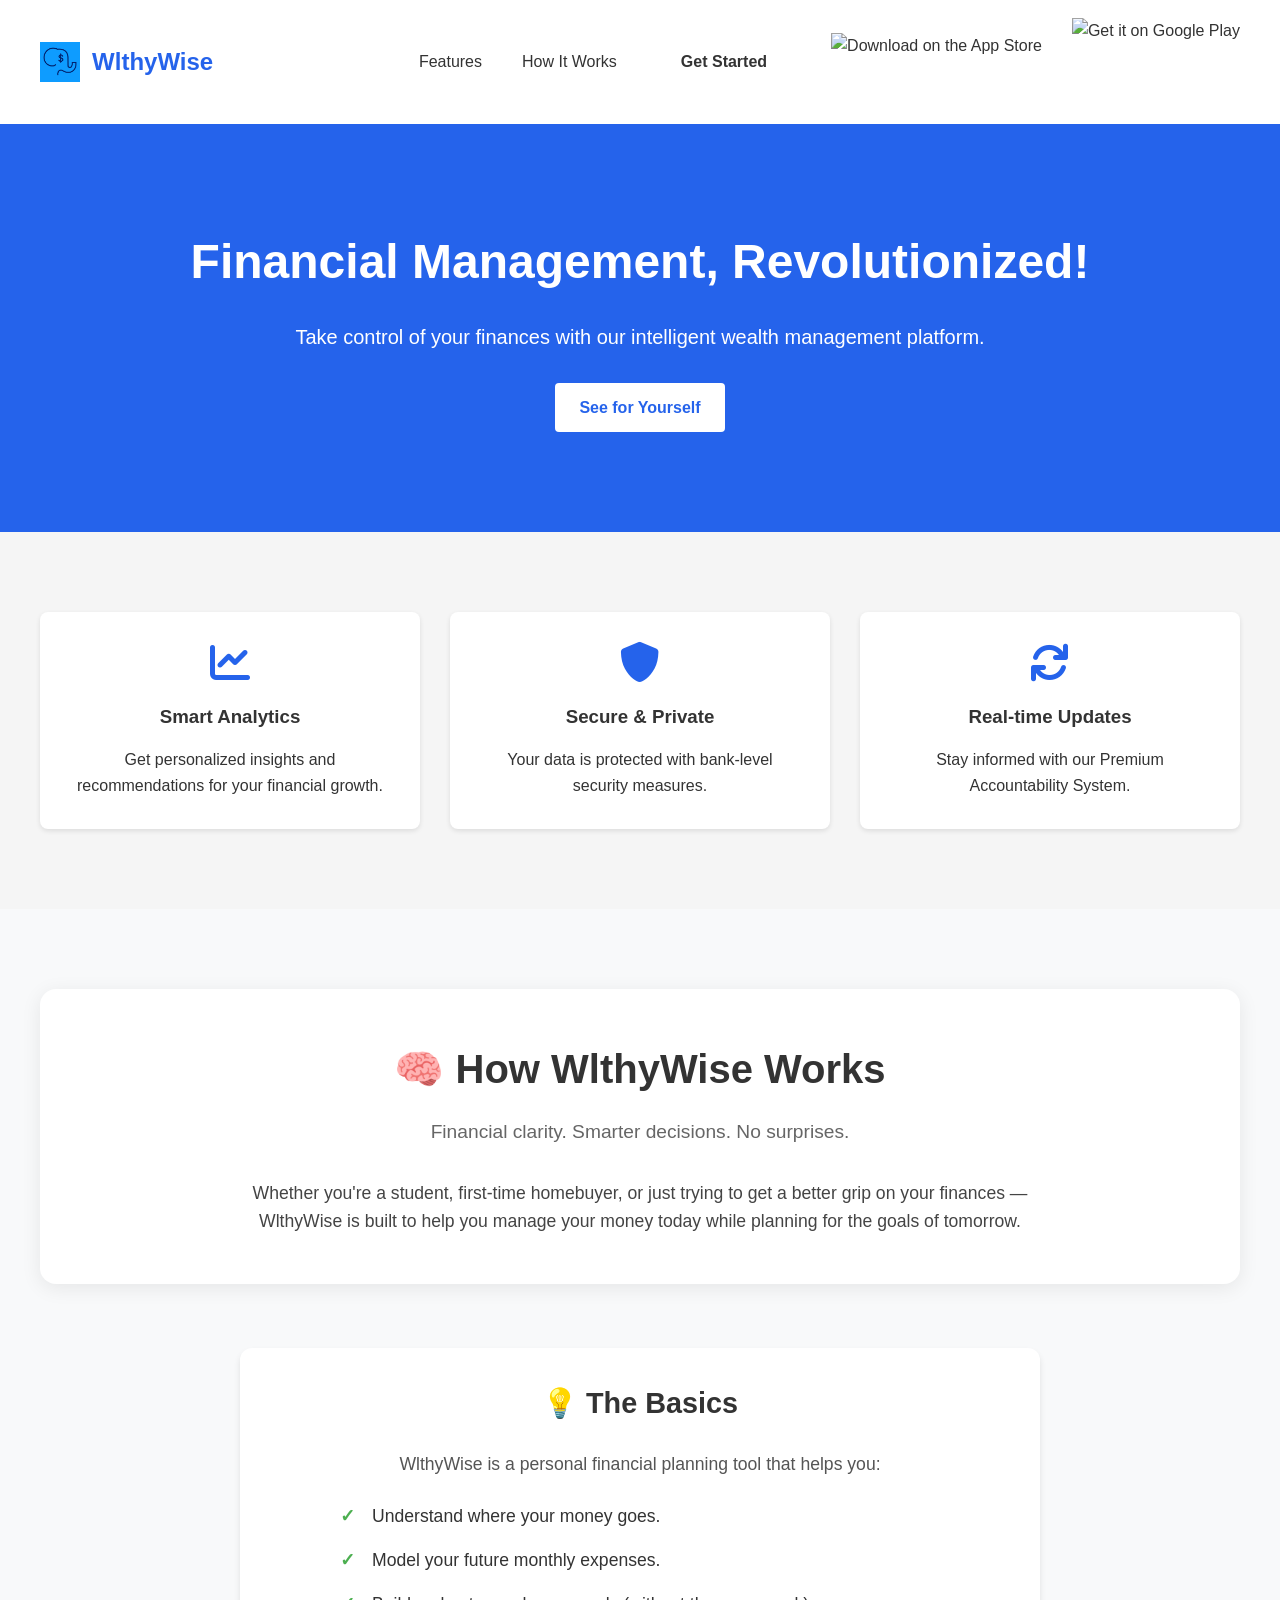
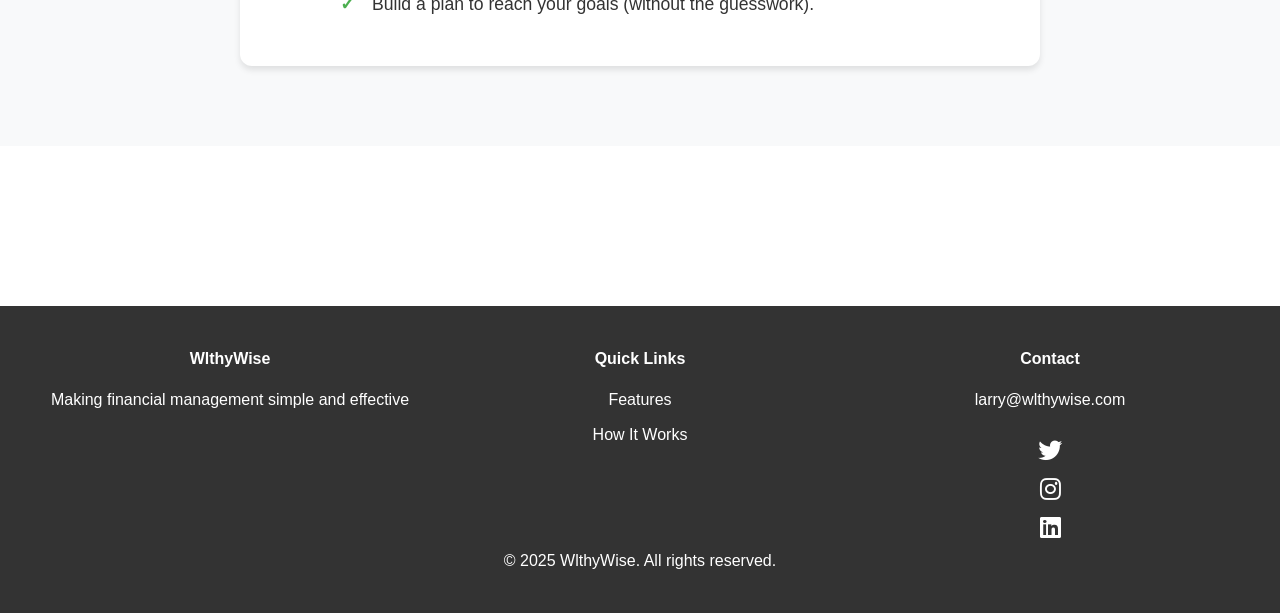
==== commit a21828de: "add logo" ====
--- a/index.html
+++ b/index.html
@@ -280,6 +280,7 @@
     <nav class="navbar">
         <div class="nav-container">
             <div class="logo">
+                <img src="logo_elephant.png" alt="WlthyWise Logo" class="logo-img">
                 <h2>WlthyWise</h2>
             </div>
             <div class="nav-links">
--- a/stye.css
+++ b/stye.css
@@ -26,9 +26,22 @@
     align-items: center;
 }
 
+.logo {
+    display: flex;
+    align-items: center;
+    gap: 12px;
+}
+
+.logo-img {
+    height: 40px;
+    width: auto;
+    object-fit: contain;
+}
+
 .logo h2 {
     color: #2563eb;
     font-size: 24px;
+    margin: 0;
 }
 
 .nav-links a {
